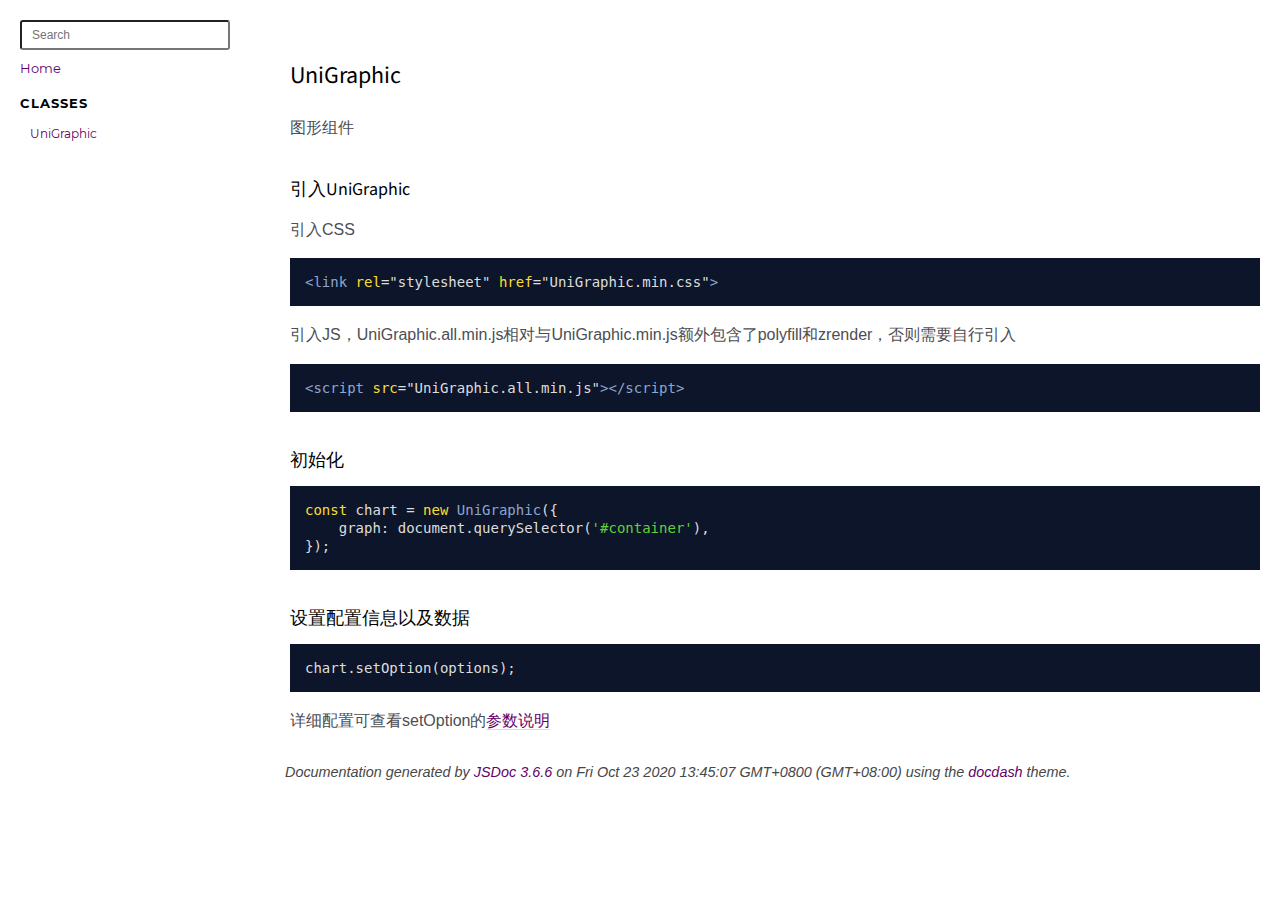
==== doc/index.html @ bf752d49 "1.6.5" ====
<!DOCTYPE html>
<html lang="en">
<head>
    
    <meta charset="utf-8">
    <title>Home - UniGraphic</title>
    
    <meta name="description" content="UniGraphic API" />
    
    
    
    <meta property="og:title" content="UniGraphic API"/>
    <meta property="og:type" content="website"/>
    <meta property="og:image" content=""/>
    
    <meta property="og:url" content=""/>
    
    <script src="scripts/prettify/prettify.js"></script>
    <script src="scripts/prettify/lang-css.js"></script>
    <!--[if lt IE 9]>
      <script src="//html5shiv.googlecode.com/svn/trunk/html5.js"></script>
    <![endif]-->
    <link type="text/css" rel="stylesheet" href="styles/prettify.css">
    <link type="text/css" rel="stylesheet" href="styles/jsdoc.css">
    <script src="scripts/nav.js" defer></script>
    <meta name="viewport" content="width=device-width, initial-scale=1.0">
</head>
<body>

<input type="checkbox" id="nav-trigger" class="nav-trigger" />
<label for="nav-trigger" class="navicon-button x">
  <div class="navicon"></div>
</label>

<label for="nav-trigger" class="overlay"></label>

<nav class="wrap">
    
    <input type="text" id="nav-search" placeholder="Search" />
    
    <h2><a href="index.html">Home</a></h2><h3>Classes</h3><ul><li><a href="UniGraphic.html">UniGraphic</a><ul class='methods'><li data-type='method' style='display: none;'><a href="UniGraphic.html#.config">config</a></li><li data-type='method' style='display: none;'><a href="UniGraphic.html#addDragSource">addDragSource</a></li><li data-type='method' style='display: none;'><a href="UniGraphic.html#addFoldable">addFoldable</a></li><li data-type='method' style='display: none;'><a href="UniGraphic.html#cacheData">cacheData</a></li><li data-type='method' style='display: none;'><a href="UniGraphic.html#getData">getData</a></li><li data-type='method' style='display: none;'><a href="UniGraphic.html#getSelectedCells">getSelectedCells</a></li><li data-type='method' style='display: none;'><a href="UniGraphic.html#setChildren">setChildren</a></li><li data-type='method' style='display: none;'><a href="UniGraphic.html#setData">setData</a></li><li data-type='method' style='display: none;'><a href="UniGraphic.html#setDetail">setDetail</a></li><li data-type='method' style='display: none;'><a href="UniGraphic.html#setOption">setOption</a></li><li data-type='method' style='display: none;'><a href="UniGraphic.html#updateData">updateData</a></li></ul></li></ul>
</nav>

<div id="main">
    

    



    


    <section class="package">
        <h3> </h3>		
    </section>









    



    <section class="readme usertext">
        <article><h1>UniGraphic</h1>
<p>图形组件</p>
<h2>引入UniGraphic</h2>
<p>引入CSS</p>
<pre class="prettyprint source lang-html"><code>&lt;link rel=&quot;stylesheet&quot; href=&quot;UniGraphic.min.css&quot;>
</code></pre>
<p>引入JS，UniGraphic.all.min.js相对与UniGraphic.min.js额外包含了polyfill和zrender，否则需要自行引入</p>
<pre class="prettyprint source lang-html"><code>&lt;script src=&quot;UniGraphic.all.min.js&quot;>&lt;/script>
</code></pre>
<h2>初始化</h2>
<pre class="prettyprint source lang-javascript"><code>const chart = new UniGraphic({
    graph: document.querySelector('#container'),
});
</code></pre>
<h2>设置配置信息以及数据</h2>
<pre class="prettyprint source lang-javascript"><code>chart.setOption(options);
</code></pre>
<p>详细配置可查看setOption的<a href="./UniGraphic.html#setOption">参数说明</a></p></article>
    </section>






    
    
</div>

<br class="clear">

<footer>
    Documentation generated by <a href="https://github.com/jsdoc3/jsdoc">JSDoc 3.6.6</a> on Fri Oct 23 2020 13:45:07 GMT+0800 (GMT+08:00) using the <a href="https://github.com/clenemt/docdash">docdash</a> theme.
</footer>

<script>prettyPrint();</script>
<script src="scripts/polyfill.js"></script>
<script src="scripts/linenumber.js"></script>

<script src="scripts/search.js" defer></script>


<script src="scripts/collapse.js" defer></script>


</body>
</html>
---- doc/styles/prettify.css ----
.pln {
  color: #ddd;
}

/* string content */
.str {
  color: #61ce3c;
}

/* a keyword */
.kwd {
  color: #fbde2d;
}

/* a comment */
.com {
  color: #aeaeae;
}

/* a type name */
.typ {
  color: #8da6ce;
}

/* a literal value */
.lit {
  color: #fbde2d;
}

/* punctuation */
.pun {
  color: #ddd;
}

/* lisp open bracket */
.opn {
  color: #000000;
}

/* lisp close bracket */
.clo {
  color: #000000;
}

/* a markup tag name */
.tag {
  color: #8da6ce;
}

/* a markup attribute name */
.atn {
  color: #fbde2d;
}

/* a markup attribute value */
.atv {
  color: #ddd;
}

/* a declaration */
.dec {
  color: #EF5050;
}

/* a variable name */
.var {
  color: #c82829;
}

/* a function name */
.fun {
  color: #4271ae;
}

/* Specify class=linenums on a pre to get line numbering */
ol.linenums {
  margin-top: 0;
  margin-bottom: 0;
}
---- doc/styles/jsdoc.css ----
* {
  box-sizing: border-box
}

html, body {
  height: 100%;
  width: 100%;
}

body {
  color: #4d4e53;
  background-color: white;
  margin: 0 auto;
  padding: 0 20px;
  font-family: 'Helvetica Neue', Helvetica, sans-serif;
  font-size: 16px;
}

img {
  max-width: 100%;
}

a,
a:active {
  color: #606;
  text-decoration: none;
}

a:hover {
  text-decoration: none;
}

article a {
  border-bottom: 1px solid #ddd;
}

article a:hover, article a:active {
  border-bottom-color: #222;
}

article .description a {
    word-break: break-word;
}

p, ul, ol, blockquote {
  margin-bottom: 1em;
  line-height: 160%;
}

h1, h2, h3, h4, h5, h6 {
  font-family: 'Montserrat', sans-serif;
}

h1, h2, h3, h4, h5, h6 {
  color: #000;
  font-weight: 400;
  margin: 0;
}

h1 {
  font-weight: 300;
  font-size: 48px;
  margin: 1em 0 .5em;
}

h1.page-title {
  font-size: 48px;
  margin: 1em 30px;
  line-height: 100%;
  word-wrap: break-word;
}

h2 {
  font-size: 24px;
  margin: 1.5em 0 .3em;
}

h3 {
  font-size: 24px;
  margin: 1.2em 0 .3em;
}

h4 {
  font-size: 18px;
  margin: 1em 0 .2em;
  color: #4d4e53;
}

h4.name {
  color: #fff;
  background: #6d426d;
  box-shadow: 0 .25em .5em #d3d3d3;
  border-top: 1px solid #d3d3d3;
  border-bottom: 1px solid #d3d3d3;
  margin: 1.5em 0 0.5em;
  padding: .75em 0 .75em 10px;
}

h4.name a {
  color: #fc83ff;
}

h4.name a:hover {
  border-bottom-color: #fc83ff;
}

h5, .container-overview .subsection-title {
  font-size: 120%;
  letter-spacing: -0.01em;
  margin: 8px 0 3px 0;
}

h6 {
  font-size: 100%;
  letter-spacing: -0.01em;
  margin: 6px 0 3px 0;
  font-style: italic;
}

.usertext h1 {
  font-family: "Source Sans Pro";
  font-size: 24px;
  margin: 2.5em 0 1em;
  font-weight: 400;
}

.usertext h2 {
  font-family: "Source Sans Pro";
  font-size: 18px;
  margin: 2em 0 0.5em;
  font-weight: 400;

}

.usertext h3 {
  font-family: "Source Sans Pro";
  font-size: 15px;
  margin: 1.5em 0 0;
  font-weight: 400;
}

.usertext h4 {
  font-family: "Source Sans Pro";
  font-size: 14px;
  margin: 0 0 0;
  font-weight: 400;
}

.usertext h5 {
  font-size: 12px;
  margin: 1em 0 0;
  font-weight: normal;
  color: #666;
}

.usertext h6 {
  font-size: 11px;
  margin: 1em 0 0;
  font-weight: normal;
  font-style: normal;
  color: #666;
}


tt, code, kbd, samp {
  font-family: Consolas, Monaco, 'Andale Mono', monospace;
  background: #f4f4f4;
  padding: 1px 5px;
}

.class-description {
  font-size: 130%;
  line-height: 140%;
  margin-bottom: 1em;
  margin-top: 1em;
}

.class-description:empty {
  margin: 0
}

#main {
  float: right;
  width: calc(100% - 240px);
}

header {
  display: block
}

section {
  display: block;
  background-color: #fff;
  padding: 0 0 0 30px;
}

.variation {
  display: none
}

.signature-attributes {
  font-size: 60%;
  color: #eee;
  font-style: italic;
  font-weight: lighter;
}

nav {
  float: left;
  display: block;
  width: 250px;
  background: #fff;
  overflow: auto;
  position: fixed;
  height: 100%;
}

nav #nav-search{
    width: 210px;
    height: 30px;
    padding: 5px 10px;
    font-size: 12px;
    line-height: 1.5;
    border-radius: 3px;
    margin-right: 20px;
    margin-top: 20px;
}

nav.wrap a{
    word-wrap: break-word;
}

nav h3 {
  margin-top: 12px;
  font-size: 13px;
  text-transform: uppercase;
  letter-spacing: 1px;
  font-weight: 700;
  line-height: 24px;
  margin: 15px 0 10px;
  padding: 0;
  color: #000;
}

nav ul {
  font-family: 'Lucida Grande', 'Lucida Sans Unicode', arial, sans-serif;
  font-size: 100%;
  line-height: 17px;
  padding: 0;
  margin: 0;
  list-style-type: none;
}

nav ul a,
nav ul a:active {
  font-family: 'Montserrat', sans-serif;
  line-height: 18px;
  padding: 0;
  display: block;
  font-size: 12px;
}

nav a:hover,
nav a:active {
  color: #606;
}

nav > ul {
  padding: 0 10px;
}

nav > ul > li > a {
  color: #606;
  margin-top: 10px;
}

nav ul ul a {
  color: hsl(207, 1%, 60%);
  border-left: 1px solid hsl(207, 10%, 86%);
}

nav ul ul a,
nav ul ul a:active {
  padding-left: 20px
}

nav h2 {
   font-size: 13px;
   margin: 10px 0 0 0;
   padding: 0;
}

nav > h2 > a {
   margin: 10px 0 -10px;
   color: #606 !important;
}

footer {
  color: hsl(0, 0%, 28%);
  margin-left: 250px;
  display: block;
  padding: 15px;
  font-style: italic;
  font-size: 90%;
}

.ancestors {
  color: #999
}

.ancestors a {
   color: #999 !important;
}

.clear {
  clear: both
}

.important {
  font-weight: bold;
  color: #950B02;
}

.yes-def {
  text-indent: -1000px
}

.type-signature {
  color: #CA79CA
}

.type-signature:last-child {
  color: #eee;
}

.name, .signature {
  font-family: Consolas, Monaco, 'Andale Mono', monospace
}

.signature {
    color: #fc83ff;
}

.details {
  margin-top: 6px;
  border-left: 2px solid #DDD;
  line-height: 20px;
  font-size: 14px;
}

.details dt {
   width: auto;
   float: left;
   padding-left: 10px;
}

.details dd {
   margin-left: 70px;
   margin-top: 6px;
   margin-bottom: 6px;
}

.details ul {
   margin: 0
}

.details ul {
   list-style-type: none
}

.details pre.prettyprint {
   margin: 0
}

.details .object-value {
   padding-top: 0
}

.description {
  margin-bottom: 1em;
  margin-top: 1em;
}

.code-caption {
  font-style: italic;
  font-size: 107%;
  margin: 0;
}

.prettyprint {
  font-size: 14px;
  overflow: auto;
}

.prettyprint.source {
  width: inherit;
  line-height: 18px;
  display: block;
  background-color: #0d152a;
  color: #aeaeae;
}

.prettyprint code {
  line-height: 18px;
  display: block;
  background-color: #0d152a;
  color: #4D4E53;
}

.prettyprint > code {
  padding: 15px;
}

.prettyprint .linenums code {
  padding: 0 15px
}

.prettyprint .linenums li:first-of-type code {
  padding-top: 15px
}

.prettyprint code span.line {
  display: inline-block
}

.prettyprint.linenums {
  padding-left: 70px;
  -webkit-user-select: none;
  -moz-user-select: none;
  -ms-user-select: none;
  user-select: none;
}

.prettyprint.linenums ol {
   padding-left: 0
}

.prettyprint.linenums li {
   border-left: 3px #34446B solid;
}

.prettyprint.linenums li.selected, .prettyprint.linenums li.selected * {
   background-color: #34446B;
}

.prettyprint.linenums li * {
   -webkit-user-select: text;
   -moz-user-select: text;
   -ms-user-select: text;
   user-select: text;
}

.prettyprint.linenums li code:empty:after {
  content:"";
  display:inline-block;
  width:0px;
}

table {
  border-spacing: 0;
  border: 1px solid #ddd;
  border-collapse: collapse;
  border-radius: 3px;
  box-shadow: 0 1px 3px rgba(0,0,0,0.1);
  width: 100%;
  font-size: 14px;
  margin: 1em 0;
}

td, th {
   margin: 0px;
   text-align: left;
   vertical-align: top;
   padding: 10px;
   display: table-cell;
}

thead tr, thead tr {
   background-color: #fff;
   font-weight: bold;
   border-bottom: 1px solid #ddd;
}

.params .type {
  white-space: nowrap;
}

.params code {
  white-space: pre;
}

.params td, .params .name, .props .name, .name code {
   color: #4D4E53;
   font-family: Consolas, Monaco, 'Andale Mono', monospace;
   font-size: 100%;
}

.params td {
   border-top: 1px solid #eee
}

.params td.description > p:first-child, .props td.description > p:first-child {
   margin-top: 0;
   padding-top: 0;
}

.params td.description > p:last-child, .props td.description > p:last-child {
   margin-bottom: 0;
   padding-bottom: 0;
}

span.param-type, .params td .param-type, .param-type dd {
   color: #606;
  font-family: Consolas, Monaco, 'Andale Mono', monospace
}

.param-type dt, .param-type dd {
  display: inline-block
}

.param-type {
  margin: 14px 0;
}

.disabled {
  color: #454545
}

/* navicon button */
.navicon-button {
  display: none;
  position: relative;
  padding: 2.0625rem 1.5rem;
  transition: 0.25s;
  cursor: pointer;
  -webkit-user-select: none;
     -moz-user-select: none;
      -ms-user-select: none;
          user-select: none;
  opacity: .8;
}
.navicon-button .navicon:before, .navicon-button .navicon:after {
  transition: 0.25s;
}
.navicon-button:hover {
  transition: 0.5s;
  opacity: 1;
}
.navicon-button:hover .navicon:before, .navicon-button:hover .navicon:after {
  transition: 0.25s;
}
.navicon-button:hover .navicon:before {
  top: .825rem;
}
.navicon-button:hover .navicon:after {
  top: -.825rem;
}

/* navicon */
.navicon {
  position: relative;
  width: 2.5em;
  height: .3125rem;
  background: #000;
  transition: 0.3s;
  border-radius: 2.5rem;
}
.navicon:before, .navicon:after {
  display: block;
  content: "";
  height: .3125rem;
  width: 2.5rem;
  background: #000;
  position: absolute;
  z-index: -1;
  transition: 0.3s 0.25s;
  border-radius: 1rem;
}
.navicon:before {
  top: .625rem;
}
.navicon:after {
  top: -.625rem;
}

/* open */
.nav-trigger:checked + label:not(.steps) .navicon:before,
.nav-trigger:checked + label:not(.steps) .navicon:after {
  top: 0 !important;
}

.nav-trigger:checked + label .navicon:before,
.nav-trigger:checked + label .navicon:after {
  transition: 0.5s;
}

/* Minus */
.nav-trigger:checked + label {
  -webkit-transform: scale(0.75);
          transform: scale(0.75);
}

/* × and + */
.nav-trigger:checked + label.plus .navicon,
.nav-trigger:checked + label.x .navicon {
  background: transparent;
}

.nav-trigger:checked + label.plus .navicon:before,
.nav-trigger:checked + label.x .navicon:before {
  -webkit-transform: rotate(-45deg);
          transform: rotate(-45deg);
  background: #FFF;
}

.nav-trigger:checked + label.plus .navicon:after,
.nav-trigger:checked + label.x .navicon:after {
  -webkit-transform: rotate(45deg);
          transform: rotate(45deg);
  background: #FFF;
}

.nav-trigger:checked + label.plus {
  -webkit-transform: scale(0.75) rotate(45deg);
          transform: scale(0.75) rotate(45deg);
}

.nav-trigger:checked ~ nav {
  left: 0 !important;
}

.nav-trigger:checked ~ .overlay {
  display: block;
}

.nav-trigger {
  position: fixed;
  top: 0;
  clip: rect(0, 0, 0, 0);
}

.overlay {
  display: none;
  position: fixed;
  top: 0;
  bottom: 0;
  left: 0;
  right: 0;
  width: 100%;
  height: 100%;
  background: hsla(0, 0%, 0%, 0.5);
  z-index: 1;
}

/* nav level */
.level-hide {
    display: none;
}
html[data-search-mode] .level-hide {
    display: block;
}


@media only screen and (max-width: 680px) {
  body {
    overflow-x: hidden;
  }

  nav {
    background: #FFF;
    width: 250px;
    height: 100%;
    position: fixed;
    top: 0;
    right: 0;
    bottom: 0;
    left: -250px;
    z-index: 3;
    padding: 0 10px;
    transition: left 0.2s;
  }

  .navicon-button {
    display: inline-block;
    position: fixed;
    top: 1.5em;
    right: 0;
    z-index: 2;
  }

  #main {
    width: 100%;
  }

  #main h1.page-title {
    margin: 1em 0;
  }

  #main section {
    padding: 0;
  }

  footer {
    margin-left: 0;
  }
}

/** Add a '#' to static members */
[data-type="member"] a::before {
  content: '#';
  display: inline-block;
  margin-left: -14px;
  margin-right: 5px;
}

#disqus_thread{
    margin-left: 30px;
}

@font-face {
  font-family: 'Montserrat';
  font-style: normal;
  font-weight: 400;
  src: url('../fonts/Montserrat/Montserrat-Regular.eot'); /* IE9 Compat Modes */
  src: url('../fonts/Montserrat/Montserrat-Regular.eot?#iefix') format('embedded-opentype'), /* IE6-IE8 */
       url('../fonts/Montserrat/Montserrat-Regular.woff2') format('woff2'), /* Super Modern Browsers */
       url('../fonts/Montserrat/Montserrat-Regular.woff') format('woff'), /* Pretty Modern Browsers */
       url('../fonts/Montserrat/Montserrat-Regular.ttf')  format('truetype'); /* Safari, Android, iOS */
}

@font-face {
  font-family: 'Montserrat';
  font-style: normal;
  font-weight: 700;
  src: url('../fonts/Montserrat/Montserrat-Bold.eot'); /* IE9 Compat Modes */
  src: url('../fonts/Montserrat/Montserrat-Bold.eot?#iefix') format('embedded-opentype'), /* IE6-IE8 */
       url('../fonts/Montserrat/Montserrat-Bold.woff2') format('woff2'), /* Super Modern Browsers */
       url('../fonts/Montserrat/Montserrat-Bold.woff') format('woff'), /* Pretty Modern Browsers */
       url('../fonts/Montserrat/Montserrat-Bold.ttf')  format('truetype'); /* Safari, Android, iOS */
}

@font-face {
    font-family: 'Source Sans Pro';
    src: url('../fonts/Source-Sans-Pro/sourcesanspro-regular-webfont.eot');
    src: url('../fonts/Source-Sans-Pro/sourcesanspro-regular-webfont.eot?#iefix') format('embedded-opentype'),
         url('../fonts/Source-Sans-Pro/sourcesanspro-regular-webfont.woff2') format('woff2'),
         url('../fonts/Source-Sans-Pro/sourcesanspro-regular-webfont.woff') format('woff'),
         url('../fonts/Source-Sans-Pro/sourcesanspro-regular-webfont.ttf') format('truetype'),
         url('../fonts/Source-Sans-Pro/sourcesanspro-regular-webfont.svg#source_sans_proregular') format('svg');
    font-weight: 400;
    font-style: normal;
}

@font-face {
    font-family: 'Source Sans Pro';
    src: url('../fonts/Source-Sans-Pro/sourcesanspro-light-webfont.eot');
    src: url('../fonts/Source-Sans-Pro/sourcesanspro-light-webfont.eot?#iefix') format('embedded-opentype'),
         url('../fonts/Source-Sans-Pro/sourcesanspro-light-webfont.woff2') format('woff2'),
         url('../fonts/Source-Sans-Pro/sourcesanspro-light-webfont.woff') format('woff'),
         url('../fonts/Source-Sans-Pro/sourcesanspro-light-webfont.ttf') format('truetype'),
         url('../fonts/Source-Sans-Pro/sourcesanspro-light-webfont.svg#source_sans_prolight') format('svg');
    font-weight: 300;
    font-style: normal;

}
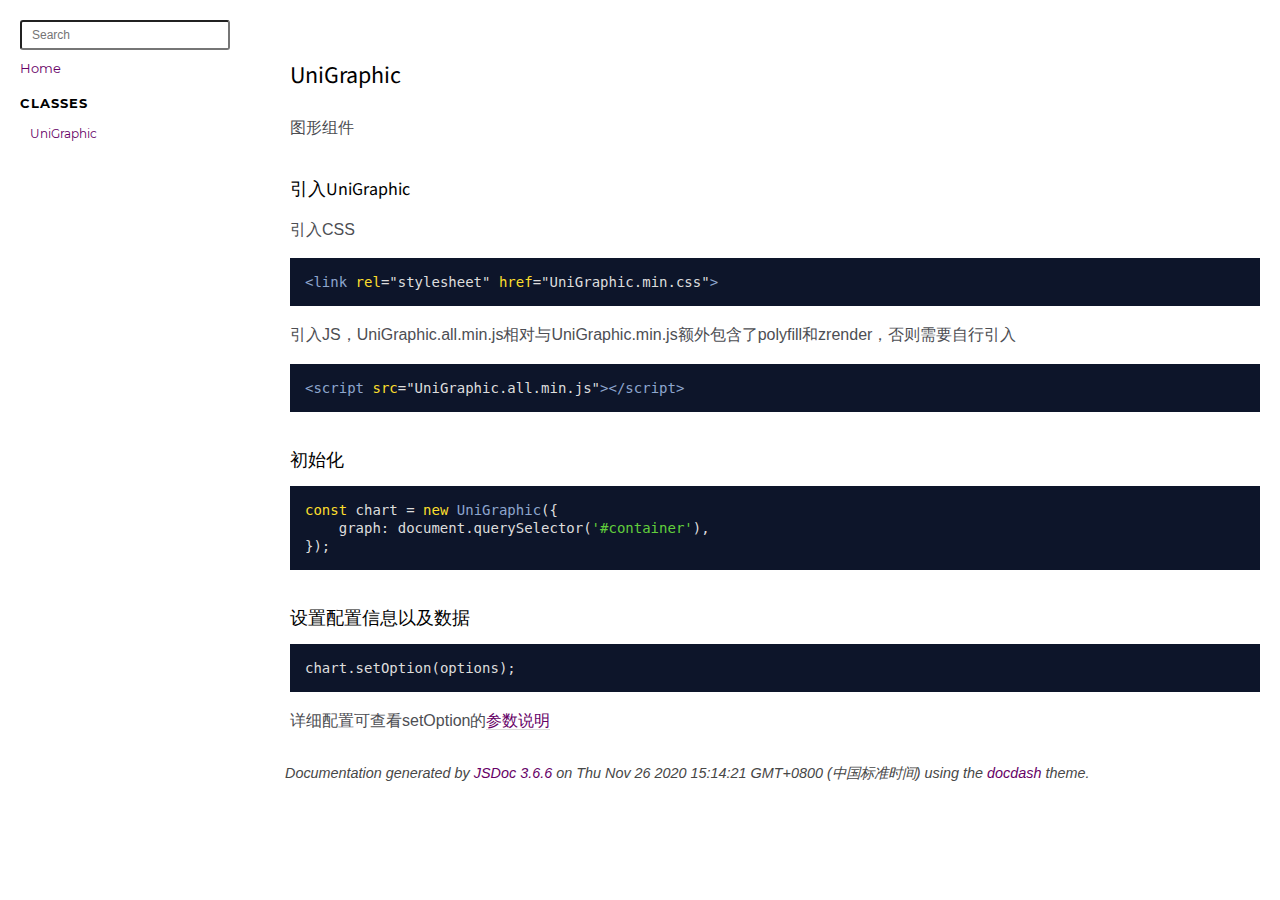
==== commit 627b2b21: "1.6.6" ====
--- a/doc/index.html
+++ b/doc/index.html
@@ -38,7 +38,7 @@
     
     <input type="text" id="nav-search" placeholder="Search" />
     
-    <h2><a href="index.html">Home</a></h2><h3>Classes</h3><ul><li><a href="UniGraphic.html">UniGraphic</a><ul class='methods'><li data-type='method' style='display: none;'><a href="UniGraphic.html#.config">config</a></li><li data-type='method' style='display: none;'><a href="UniGraphic.html#addDragSource">addDragSource</a></li><li data-type='method' style='display: none;'><a href="UniGraphic.html#addFoldable">addFoldable</a></li><li data-type='method' style='display: none;'><a href="UniGraphic.html#cacheData">cacheData</a></li><li data-type='method' style='display: none;'><a href="UniGraphic.html#getData">getData</a></li><li data-type='method' style='display: none;'><a href="UniGraphic.html#getSelectedCells">getSelectedCells</a></li><li data-type='method' style='display: none;'><a href="UniGraphic.html#setChildren">setChildren</a></li><li data-type='method' style='display: none;'><a href="UniGraphic.html#setData">setData</a></li><li data-type='method' style='display: none;'><a href="UniGraphic.html#setDetail">setDetail</a></li><li data-type='method' style='display: none;'><a href="UniGraphic.html#setOption">setOption</a></li><li data-type='method' style='display: none;'><a href="UniGraphic.html#updateData">updateData</a></li></ul></li></ul>
+    <h2><a href="index.html">Home</a></h2><h3>Classes</h3><ul><li><a href="UniGraphic.html">UniGraphic</a><ul class='methods'><li data-type='method' style='display: none;'><a href="UniGraphic.html#.config">config</a></li><li data-type='method' style='display: none;'><a href="UniGraphic.html#addDragSource">addDragSource</a></li><li data-type='method' style='display: none;'><a href="UniGraphic.html#addFoldable">addFoldable</a></li><li data-type='method' style='display: none;'><a href="UniGraphic.html#cacheData">cacheData</a></li><li data-type='method' style='display: none;'><a href="UniGraphic.html#getData">getData</a></li><li data-type='method' style='display: none;'><a href="UniGraphic.html#getPosition">getPosition</a></li><li data-type='method' style='display: none;'><a href="UniGraphic.html#getSelectedCells">getSelectedCells</a></li><li data-type='method' style='display: none;'><a href="UniGraphic.html#setChildren">setChildren</a></li><li data-type='method' style='display: none;'><a href="UniGraphic.html#setData">setData</a></li><li data-type='method' style='display: none;'><a href="UniGraphic.html#setDetail">setDetail</a></li><li data-type='method' style='display: none;'><a href="UniGraphic.html#setOption">setOption</a></li><li data-type='method' style='display: none;'><a href="UniGraphic.html#updateData">updateData</a></li></ul></li></ul>
 </nav>
 
 <div id="main">
@@ -100,7 +100,7 @@
 <br class="clear">
 
 <footer>
-    Documentation generated by <a href="https://github.com/jsdoc3/jsdoc">JSDoc 3.6.6</a> on Fri Oct 23 2020 13:45:07 GMT+0800 (GMT+08:00) using the <a href="https://github.com/clenemt/docdash">docdash</a> theme.
+    Documentation generated by <a href="https://github.com/jsdoc3/jsdoc">JSDoc 3.6.6</a> on Thu Nov 26 2020 15:14:21 GMT+0800 (中国标准时间) using the <a href="https://github.com/clenemt/docdash">docdash</a> theme.
 </footer>
 
 <script>prettyPrint();</script>
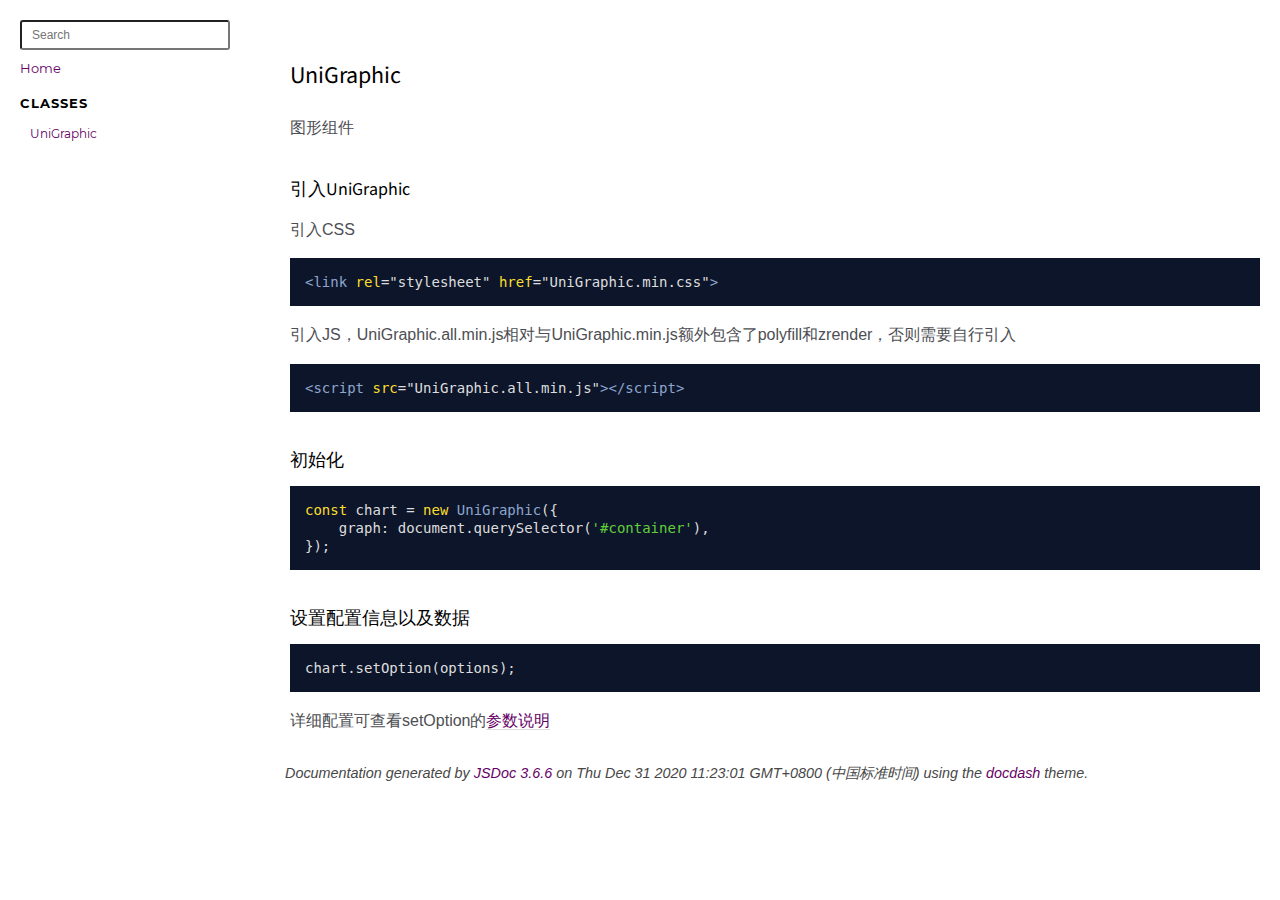
==== commit 709f00b0: "1.6.7" ====
--- a/doc/index.html
+++ b/doc/index.html
@@ -100,7 +100,7 @@
 <br class="clear">
 
 <footer>
-    Documentation generated by <a href="https://github.com/jsdoc3/jsdoc">JSDoc 3.6.6</a> on Thu Nov 26 2020 15:14:21 GMT+0800 (中国标准时间) using the <a href="https://github.com/clenemt/docdash">docdash</a> theme.
+    Documentation generated by <a href="https://github.com/jsdoc3/jsdoc">JSDoc 3.6.6</a> on Thu Dec 31 2020 11:23:01 GMT+0800 (中国标准时间) using the <a href="https://github.com/clenemt/docdash">docdash</a> theme.
 </footer>
 
 <script>prettyPrint();</script>
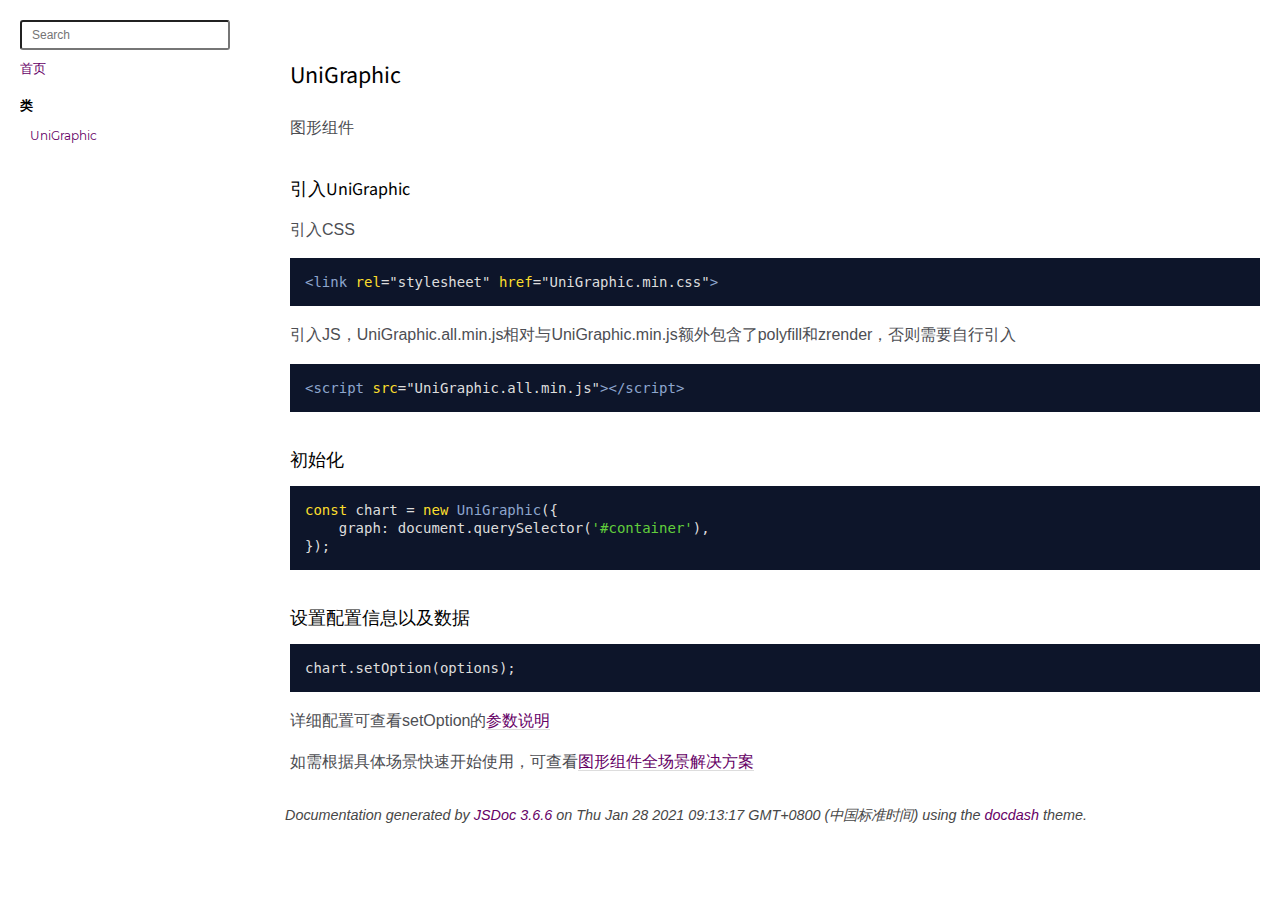
==== commit 1f2d0d4b: "1.7.0" ====
--- a/doc/index.html
+++ b/doc/index.html
@@ -38,7 +38,7 @@
     
     <input type="text" id="nav-search" placeholder="Search" />
     
-    <h2><a href="index.html">Home</a></h2><h3>Classes</h3><ul><li><a href="UniGraphic.html">UniGraphic</a><ul class='methods'><li data-type='method' style='display: none;'><a href="UniGraphic.html#.config">config</a></li><li data-type='method' style='display: none;'><a href="UniGraphic.html#addDragSource">addDragSource</a></li><li data-type='method' style='display: none;'><a href="UniGraphic.html#addFoldable">addFoldable</a></li><li data-type='method' style='display: none;'><a href="UniGraphic.html#cacheData">cacheData</a></li><li data-type='method' style='display: none;'><a href="UniGraphic.html#getData">getData</a></li><li data-type='method' style='display: none;'><a href="UniGraphic.html#getPosition">getPosition</a></li><li data-type='method' style='display: none;'><a href="UniGraphic.html#getSelectedCells">getSelectedCells</a></li><li data-type='method' style='display: none;'><a href="UniGraphic.html#setChildren">setChildren</a></li><li data-type='method' style='display: none;'><a href="UniGraphic.html#setData">setData</a></li><li data-type='method' style='display: none;'><a href="UniGraphic.html#setDetail">setDetail</a></li><li data-type='method' style='display: none;'><a href="UniGraphic.html#setOption">setOption</a></li><li data-type='method' style='display: none;'><a href="UniGraphic.html#updateData">updateData</a></li></ul></li></ul>
+    <h2><a href="index.html">首页</a></h2><h3>类</h3><ul><li><a href="UniGraphic.html">UniGraphic</a><ul class='methods'><li data-type='method' style='display: none;'><a href="UniGraphic.html#.config">config</a></li><li data-type='method' style='display: none;'><a href="UniGraphic.html#addDragSource">addDragSource</a></li><li data-type='method' style='display: none;'><a href="UniGraphic.html#addFoldable">addFoldable</a></li><li data-type='method' style='display: none;'><a href="UniGraphic.html#cacheData">cacheData</a></li><li data-type='method' style='display: none;'><a href="UniGraphic.html#getData">getData</a></li><li data-type='method' style='display: none;'><a href="UniGraphic.html#getPosition">getPosition</a></li><li data-type='method' style='display: none;'><a href="UniGraphic.html#getSelectedCells">getSelectedCells</a></li><li data-type='method' style='display: none;'><a href="UniGraphic.html#setChildren">setChildren</a></li><li data-type='method' style='display: none;'><a href="UniGraphic.html#setData">setData</a></li><li data-type='method' style='display: none;'><a href="UniGraphic.html#setDetail">setDetail</a></li><li data-type='method' style='display: none;'><a href="UniGraphic.html#setOption">setOption</a></li><li data-type='method' style='display: none;'><a href="UniGraphic.html#updateData">updateData</a></li></ul></li></ul>
 </nav>
 
 <div id="main">
@@ -85,7 +85,8 @@
 <h2>设置配置信息以及数据</h2>
 <pre class="prettyprint source lang-javascript"><code>chart.setOption(options);
 </code></pre>
-<p>详细配置可查看setOption的<a href="./UniGraphic.html#setOption">参数说明</a></p></article>
+<p>详细配置可查看setOption的<a href="./UniGraphic.html#setOption">参数说明</a></p>
+<p>如需根据具体场景快速开始使用，可查看<a href="https://docs.qq.com/sheet/DTUh1Y1lwallZR3FI?tab=bb08j2">图形组件全场景解决方案</a></p></article>
     </section>
 
 
@@ -100,7 +101,7 @@
 <br class="clear">
 
 <footer>
-    Documentation generated by <a href="https://github.com/jsdoc3/jsdoc">JSDoc 3.6.6</a> on Thu Dec 31 2020 11:23:01 GMT+0800 (中国标准时间) using the <a href="https://github.com/clenemt/docdash">docdash</a> theme.
+    Documentation generated by <a href="https://github.com/jsdoc3/jsdoc">JSDoc 3.6.6</a> on Thu Jan 28 2021 09:13:17 GMT+0800 (中国标准时间) using the <a href="https://github.com/clenemt/docdash">docdash</a> theme.
 </footer>
 
 <script>prettyPrint();</script>
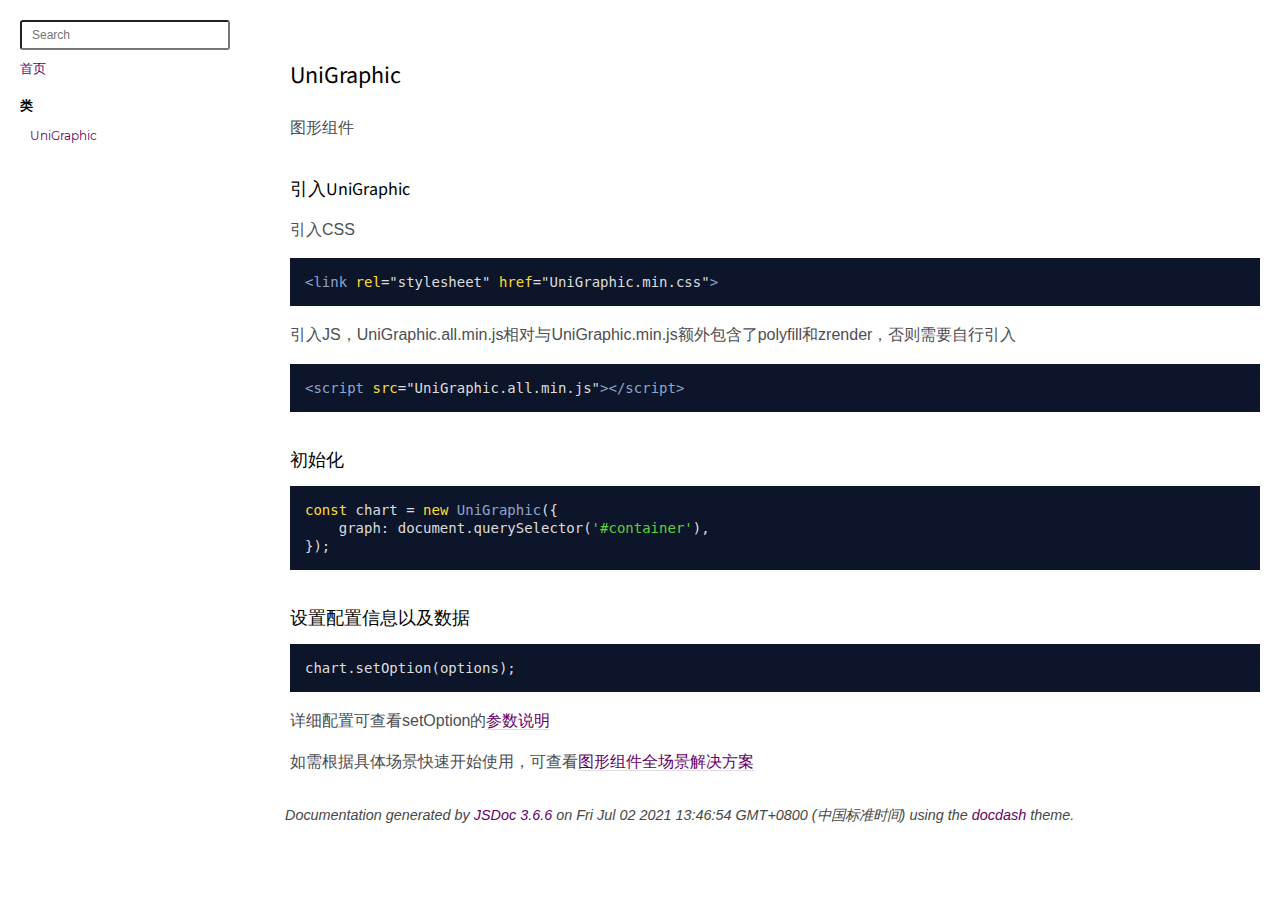
==== commit 51bed703: "1.7.4" ====
--- a/doc/index.html
+++ b/doc/index.html
@@ -38,7 +38,7 @@
     
     <input type="text" id="nav-search" placeholder="Search" />
     
-    <h2><a href="index.html">首页</a></h2><h3>类</h3><ul><li><a href="UniGraphic.html">UniGraphic</a><ul class='methods'><li data-type='method' style='display: none;'><a href="UniGraphic.html#.config">config</a></li><li data-type='method' style='display: none;'><a href="UniGraphic.html#addDragSource">addDragSource</a></li><li data-type='method' style='display: none;'><a href="UniGraphic.html#addFoldable">addFoldable</a></li><li data-type='method' style='display: none;'><a href="UniGraphic.html#cacheData">cacheData</a></li><li data-type='method' style='display: none;'><a href="UniGraphic.html#getData">getData</a></li><li data-type='method' style='display: none;'><a href="UniGraphic.html#getPosition">getPosition</a></li><li data-type='method' style='display: none;'><a href="UniGraphic.html#getSelectedCells">getSelectedCells</a></li><li data-type='method' style='display: none;'><a href="UniGraphic.html#setChildren">setChildren</a></li><li data-type='method' style='display: none;'><a href="UniGraphic.html#setData">setData</a></li><li data-type='method' style='display: none;'><a href="UniGraphic.html#setDetail">setDetail</a></li><li data-type='method' style='display: none;'><a href="UniGraphic.html#setOption">setOption</a></li><li data-type='method' style='display: none;'><a href="UniGraphic.html#updateData">updateData</a></li></ul></li></ul>
+    <h2><a href="index.html">首页</a></h2><h3>类</h3><ul><li><a href="UniGraphic.html">UniGraphic</a><ul class='methods'><li data-type='method' style='display: none;'><a href="UniGraphic.html#.config">config</a></li><li data-type='method' style='display: none;'><a href="UniGraphic.html#addDragSource">addDragSource</a></li><li data-type='method' style='display: none;'><a href="UniGraphic.html#cacheData">cacheData</a></li><li data-type='method' style='display: none;'><a href="UniGraphic.html#getData">getData</a></li><li data-type='method' style='display: none;'><a href="UniGraphic.html#getPosition">getPosition</a></li><li data-type='method' style='display: none;'><a href="UniGraphic.html#getSelectedCells">getSelectedCells</a></li><li data-type='method' style='display: none;'><a href="UniGraphic.html#setChildren">setChildren</a></li><li data-type='method' style='display: none;'><a href="UniGraphic.html#setData">setData</a></li><li data-type='method' style='display: none;'><a href="UniGraphic.html#setDetail">setDetail</a></li><li data-type='method' style='display: none;'><a href="UniGraphic.html#setOption">setOption</a></li><li data-type='method' style='display: none;'><a href="UniGraphic.html#updateData">updateData</a></li></ul></li></ul>
 </nav>
 
 <div id="main">
@@ -101,7 +101,7 @@
 <br class="clear">
 
 <footer>
-    Documentation generated by <a href="https://github.com/jsdoc3/jsdoc">JSDoc 3.6.6</a> on Thu Jan 28 2021 09:13:17 GMT+0800 (中国标准时间) using the <a href="https://github.com/clenemt/docdash">docdash</a> theme.
+    Documentation generated by <a href="https://github.com/jsdoc3/jsdoc">JSDoc 3.6.6</a> on Fri Jul 02 2021 13:46:54 GMT+0800 (中国标准时间) using the <a href="https://github.com/clenemt/docdash">docdash</a> theme.
 </footer>
 
 <script>prettyPrint();</script>
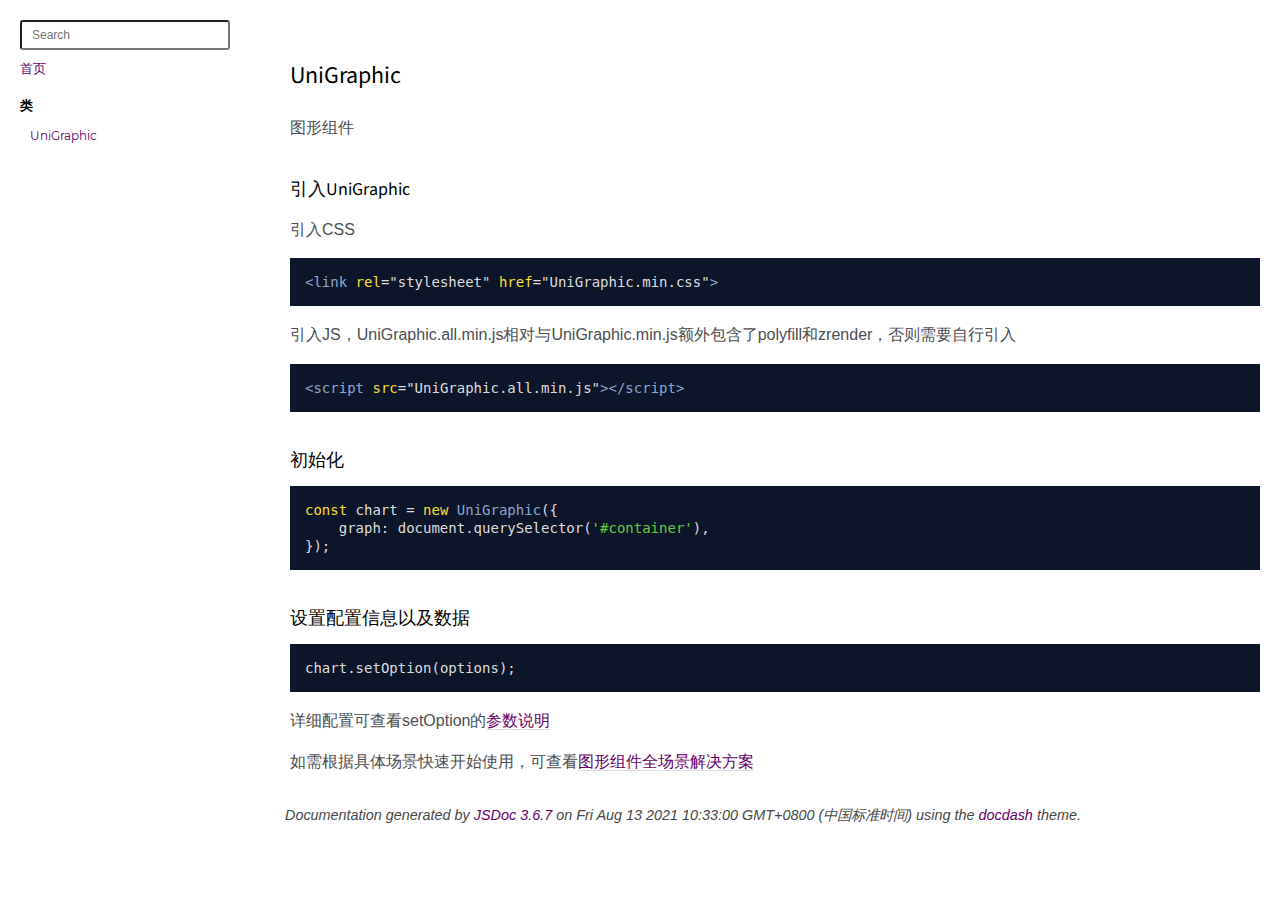
==== commit 0665dc98: "1.7.5" ====
--- a/doc/index.html
+++ b/doc/index.html
@@ -101,7 +101,7 @@
 <br class="clear">
 
 <footer>
-    Documentation generated by <a href="https://github.com/jsdoc3/jsdoc">JSDoc 3.6.6</a> on Fri Jul 02 2021 13:46:54 GMT+0800 (中国标准时间) using the <a href="https://github.com/clenemt/docdash">docdash</a> theme.
+    Documentation generated by <a href="https://github.com/jsdoc3/jsdoc">JSDoc 3.6.7</a> on Fri Aug 13 2021 10:33:00 GMT+0800 (中国标准时间) using the <a href="https://github.com/clenemt/docdash">docdash</a> theme.
 </footer>
 
 <script>prettyPrint();</script>
